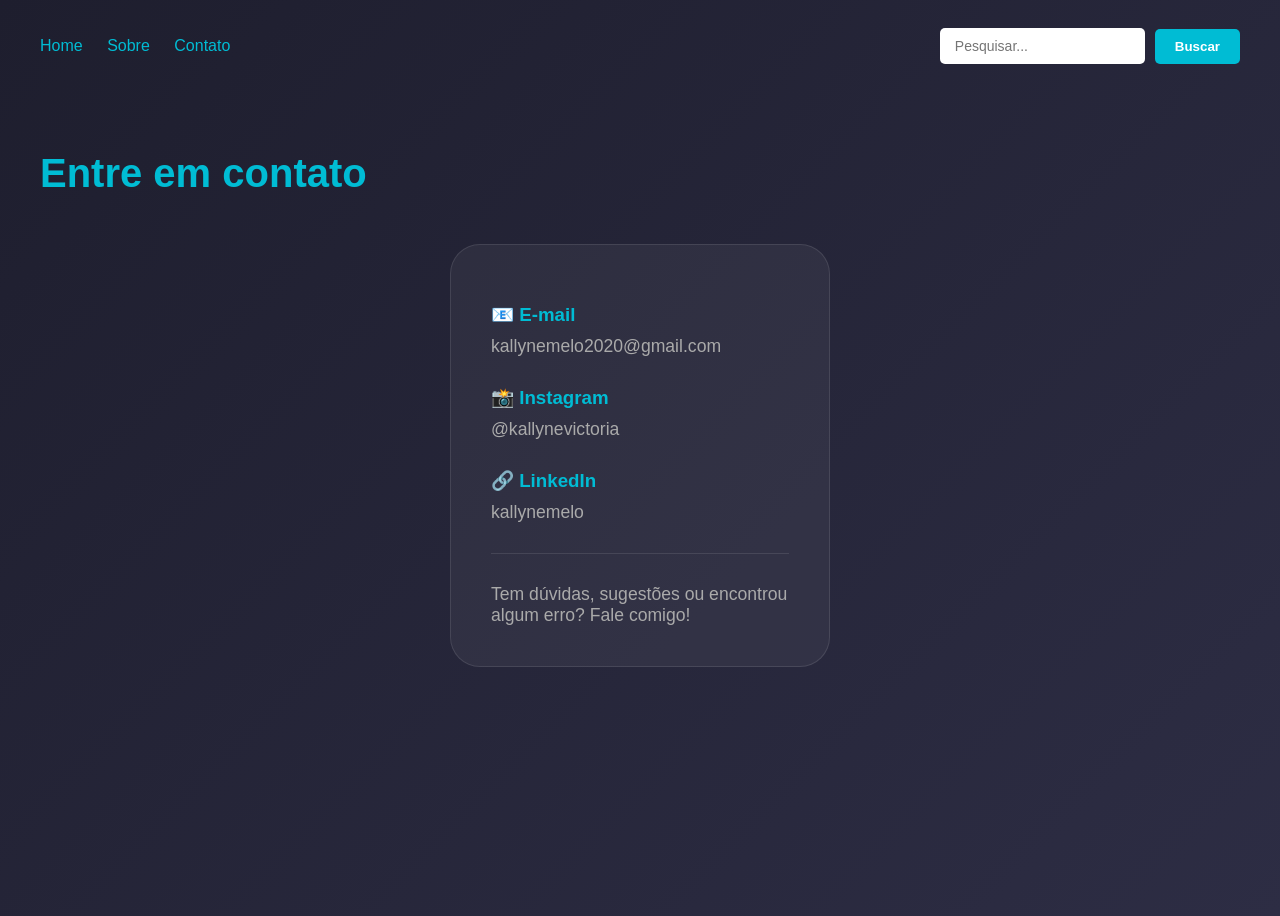
==== pages/contato.html @ 32093753 "atualização" ====
<!DOCTYPE html>
<html lang="pt-br">
<head>
    <meta charset="UTF-8">
    <meta name="viewport" content="width=device-width, initial-scale=1.0">
    <title>Contato - CineSearch</title>

    <link rel="stylesheet" href="../css/style.css">
    <link rel="stylesheet" href="../css/contato.css"> <!-- CSS específico -->
</head>
<body>

<div class="container">
    <main class="content">

        <!-- TOPO -->
        <div class="topo-direito">
            <div class="menu-topo">
                <a href="../index.html">Home</a>
                <a href="./sobre.html">Sobre</a>
                <a href="./contato.html">Contato</a>
            </div>

            <div class="botaopesquisa">
                <input type="text" id="pesquisa" placeholder="Pesquisar...">
                <button id="btnBuscar">Buscar</button>
            </div>
        </div>

        <!-- CONTEÚDO CONTATO -->
        <div id="resultado" class="contato-container">

            <h1 class="contato-titulo">Entre em contato</h1>
            
            <div class="contato-card">
                
                <div class="contato-item">
                    <h3>📧 E-mail</h3>
                    <p>kallynemelo2020@gmail.com</p>
                </div>
                
                <div class="contato-item">
                    <h3>📸 Instagram</h3>
                    <p>@kallynevictoria</p>
                </div>
                
                <div class="contato-item">
                    <h3>🔗 LinkedIn</h3>
                    <p>kallynemelo</p>
                </div>
                
                <hr>

                <p class="contato-texto">
                    Tem dúvidas, sugestões ou encontrou algum erro? Fale comigo!
                </p>
            
            </div>

        </div>

    </main>
</div>

<script src="js/javascript.js"></script>

</body>
</html>
---- css/style.css ----
/*ESTILOS GERAIS*/
body {
    font-family: 'Segoe UI', Tahoma, Geneva, Verdana, sans-serif;
    /* Define a fonte padrão do site */

    background: linear-gradient(135deg, #1e1e2e 0%, #2d2d44 100%);
    /* Fundo com degradê escuro (visual moderno) */

    min-height: 100vh;
    /* Garante que o body ocupe toda a altura da tela */

    color: #fff;
    /* Cor padrão do texto (branco) */
}

.container {
    max-width: 1200px;
    /* Largura máxima do conteúdo */

    margin: 0 auto;
    /* Centraliza horizontalmente */

    padding: 20px;
    /* Espaçamento interno */
}



/*TOPO (MENU + PESQUISA)*/
.topo-direito {
    display: flex;
    /* Ativa Flexbox */

    justify-content: space-between;
    /* Espaça menu e busca */

    align-items: center;
    /* Alinha verticalmente */

    margin-bottom: 40px;
    flex-wrap: wrap;
    /* Permite quebrar linha em telas menores */

    gap: 20px;
}

.menu-topo a {
    color: #00bcd4;
    /* Cor dos links */

    text-decoration: none;
    /* Remove sublinhado */

    margin-right: 20px;

    font-weight: 500;

    transition: color 0.3s;
    /* Animação suave ao passar o mouse */

    cursor: pointer;
}

.menu-topo a:hover {
    color: #fff;
    /* Muda cor ao passar o mouse */
}

/* BARRA DE PESQUISA*/
.botaopesquisa {
    display: flex;
    gap: 10px;
    /* Espaço entre input e botão */
        align-items: center;

}

.botaopesquisa input {
    padding: 10px 15px;
    border: none;
    border-radius: 5px;

    max-width: 90%;
    font-size: 14px;
}

.imagem{
    width: 550px;
}

.texto-boas-vindas{
    margin-top: -100px;
}

.botaopesquisa button {
    padding: 10px 20px;
    width: 50%;

    background: #00bcd4;
    color: white;

    border: none;
    border-radius: 5px;

    cursor: pointer;
    font-weight: bold;

    transition: background 0.3s;
}

.botaopesquisa button:hover {
    background: #0097a7;
    /* Cor ao passar o mouse */
}

/*CONTEÚDO INICIAL*/
#resultado {
    text-align: center;
    padding: 40px 20px;

    position: relative;
    /* Evita sobreposição de elementos */
}

#resultado img[alt="CineSearch"] {
    margin-bottom: 20px;
}

#resultado h1 {
    font-size: 2.5em;
    margin-bottom: 15px;
    color: #00bcd4;
}

#resultado p {
    font-size: 1.1em;
    color: #aaa;

    max-width: 600px;
    margin: 0 auto;
}

/*GRID DE FILME*/
#resultado:not(:has(img[alt="CineSearch"])) {
    display: grid;
    /* Ativa layout em grid quando NÃO é a tela inicial */

    grid-template-columns: repeat(auto-fill, minmax(300px, 1fr));
    /* Cria colunas responsivas automaticamente */

    gap: 30px;

    text-align: left;
    padding: 20px 0;
    position: relative;
}

/*CARD DO FILME*/
.filme-card {
    background: rgba(255, 255, 255, 0.05);
    /* Fundo transparente */

    border-radius: 10px;
    overflow: hidden;

    transition: transform 0.3s, box-shadow 0.3s;

    backdrop-filter: blur(10px);
    /* Efeito glassmorphism */

    border: 1px solid rgba(255, 255, 255, 0.1);

    display: flex;
    flex-direction: column;
    /* Organiza conteúdo em coluna */

    height: 100%;
    /* Mantém altura uniforme */
}

.filme-card:hover {
    transform: translateY(-5px);
    /* Efeito de levantar o card */

    box-shadow: 0 10px 30px rgba(0, 188, 212, 0.3);
}

.filme-card img {
    width: 100%;
    height: 450px;

    object-fit: cover;
    /* Faz a imagem se ajustar sem distorcer */

    display: block;
    /* Remove espaço extra */

    flex-shrink: 0;
    /* Impede a imagem de encolher */
}

.filme-info {
    padding: 20px;

    flex: 1;
    /* Ocupa espaço restante */

    display: flex;
    flex-direction: column;
}

.filme-info h3 {
    font-size: 1.2em;
    color: #00bcd4;
    margin-bottom: 10px;

    min-height: 50px;
    /* Mantém altura uniforme dos títulos */
}

.filme-meta {
    font-size: 0.9em;
    color: #888;
    margin-bottom: 15px;
}

/* SINOPSE */
.filme-sinopse {
    color: #ccc;
    font-size: 0.9em;
    line-height: 1.5;
    margin-bottom: 20px;
    /* Mostra o texto completo (sem corte) */
}

/* CLASSIFICAÇÃO (ESTRELAS)*/
.classificacao-usuario {
    border-top: 1px solid rgba(255, 255, 255, 0.1);

    padding-top: 15px;
    margin-top: auto;
    /* Empurra para o final do card */
}

.classificacao-usuario p {
    font-size: 0.85em;
    color: #888;
    margin-bottom: 10px;
}

.estrelas {
    display: flex;
    gap: 5px;
}

.estrela {
    font-size: 1.8em;
    color: #444;

    cursor: pointer;

    transition: color 0.2s, transform 0.2s;

    user-select: none;
    /* Impede seleção do texto */
}

.estrela:hover {
    transform: scale(1.2);
    color: #ffd700;
    /* Cor dourada ao passar o mouse */
}

.estrela.preenchida {
    color: #ffd700;
    /* Estrela ativa */
}

/*FEEDBACK E CONTADOR*/
.contador-resultados {
    grid-column: 1 / -1;
    /* Ocupa toda a largura do grid */

    font-size: 1.2em;
    color: #00bcd4;
    margin-bottom: 20px;
}

.feedback-classificacao {
    position: fixed;
    bottom: 30px;
    right: 30px;

    background: #00bcd4;
    color: white;

    padding: 15px 25px;
    border-radius: 8px;

    font-weight: bold;

    animation: slideIn 0.3s ease;

    z-index: 1000;
    /* Fica acima de tudo */
}

/* Animação */
@keyframes slideIn {
    from {
        transform: translateX(100%);
        opacity: 0;
    }
    to {
        transform: translateX(0);
        opacity: 1;
    }
}

/* MENSAGEM DE ERRO*/
#resultado p:only-child {
    grid-column: 1 / -1;

    font-size: 1.3em;
    color: #fff;

    padding: 40px;
}

/*RESPONSIVIDADE*/

/* Tablets */
@media (max-width: 1024px) {
    .container {
        padding: 15px;
    }

    #resultado:not(:has(img[alt="CineSearch"])) {
        grid-template-columns: repeat(auto-fill, minmax(240px, 1fr));
    }

    .filme-card img {
        height: 350px;
    }
}

/* Celulares */
@media (max-width: 768px) {
    .topo-direito {
        flex-direction: column;
        align-items: stretch;
    }

    .menu-topo {
        display: flex;
        justify-content: center;
        gap: 15px;
    }

    .imagem{
        width: 220px;
        margin-top: -50px;
    }
    .texto-boas-vindas{
        margin-top: -30px;
    }

    .botaopesquisa {
        flex-direction: column;
    }

    .botaopesquisa input {
        width: 100%;
    }
}

/* Celulares pequenos */
@media (max-width: 480px) {
    #resultado:not(:has(img[alt="CineSearch"])) {
        grid-template-columns: 1fr;
    }

    .feedback-classificacao {
        left: 15px;
        right: 15px;
        text-align: center;
    }
}
---- css/contato.css ----
/* Container principal */
.contato-container {
    text-align: center;
    justify-content: center;
    padding: 20px;
}

/* Título */
.contato-titulo {
    color: #00bcd4;
    font-size: 2.5em;
}

/* Card */
.contato-card {
    max-width: 400px;
    margin: 120px auto 0 auto;
    background: rgba(255, 255, 255, 0.05);
    padding: 40px;
    border-radius: 30px;
    border: 1px solid rgba(255, 255, 255, 0.1);
}

/* Cada item */
.contato-item {
    margin-bottom: 30px;
}

/* Título dos itens */
.contato-item h3 {
    color: #00bcd4;
    margin-bottom: 10px;
}

/* Texto */
.contato-item p {
    color: #ccc;
    margin: 0;
}

/* Linha */
.contato-card hr {
    border: none;
    border-top: 1px solid rgba(255, 255, 255, 0.1);
    margin: 30px 0;
}

/* Texto final */
.contato-texto {
    color: #ccc;
    font-size: 1.1em;
    margin: 20px;
}
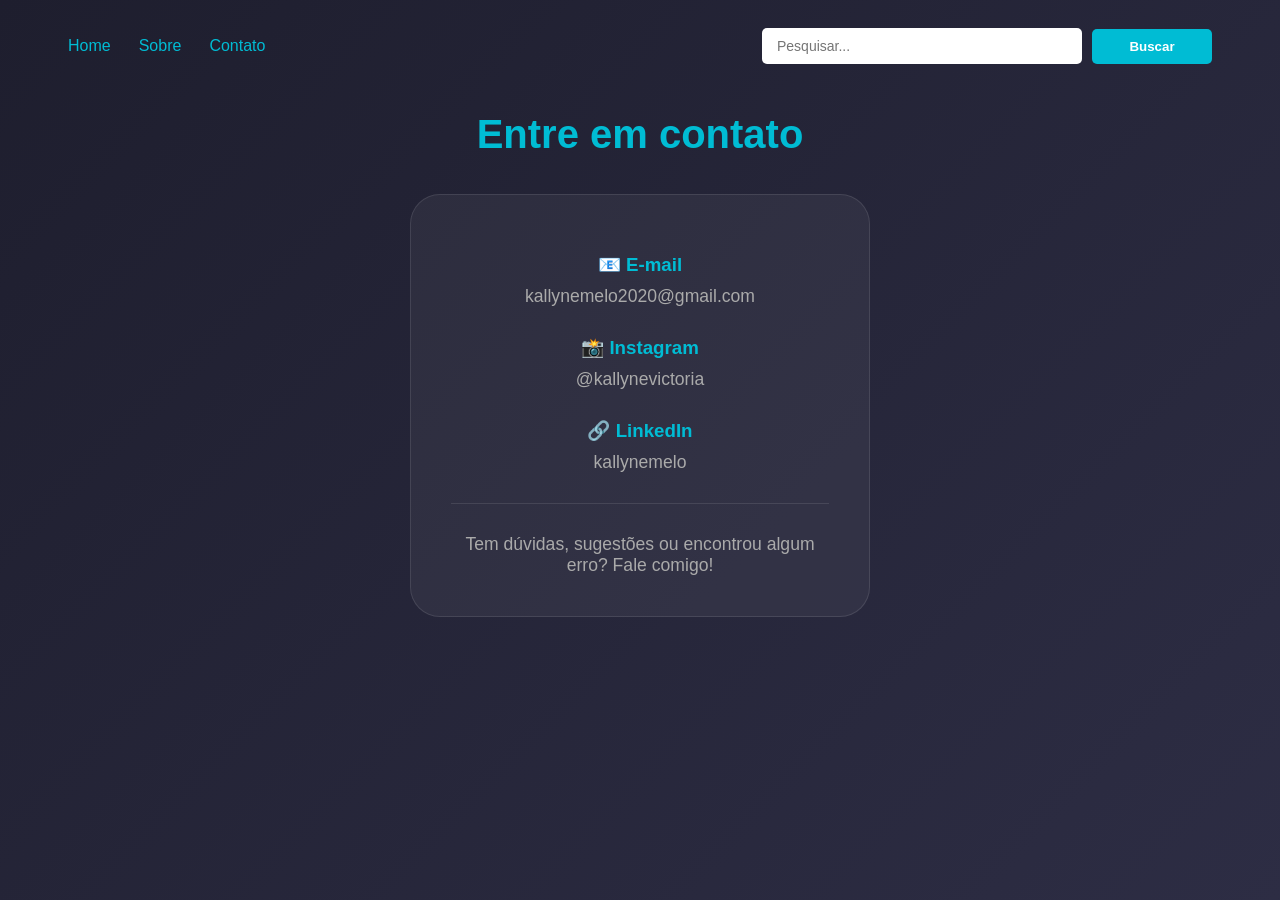
==== commit 24b6b8e7: "atualização" ====
--- a/pages/contato.html
+++ b/pages/contato.html
@@ -6,14 +6,13 @@
     <title>Contato - CineSearch</title>
 
     <link rel="stylesheet" href="../css/style.css">
-    <link rel="stylesheet" href="../css/contato.css"> <!-- CSS específico -->
+    <link rel="stylesheet" href="../css/contato.css">
 </head>
 <body>
 
 <div class="container">
     <main class="content">
 
-        <!-- TOPO -->
         <div class="topo-direito">
             <div class="menu-topo">
                 <a href="../index.html">Home</a>
@@ -27,7 +26,6 @@
             </div>
         </div>
 
-        <!-- CONTEÚDO CONTATO -->
         <div id="resultado" class="contato-container">
 
             <h1 class="contato-titulo">Entre em contato</h1>
--- a/css/style.css
+++ b/css/style.css
@@ -9,8 +9,15 @@
     min-height: 100vh;
     /* Garante que o body ocupe toda a altura da tela */
 
+    margin: 0;
+    /* Remove margem padrão do navegador */
+
     color: #fff;
     /* Cor padrão do texto (branco) */
+}
+
+* {
+    box-sizing: border-box;
 }
 
 .container {
@@ -59,6 +66,12 @@
     /* Animação suave ao passar o mouse */
 
     cursor: pointer;
+}
+
+.menu-topo {
+    display: flex;
+    flex-wrap: wrap;
+    gap: 12px 28px;
 }
 
 .menu-topo a:hover {
@@ -71,7 +84,8 @@
     display: flex;
     gap: 10px;
     /* Espaço entre input e botão */
-        align-items: center;
+    align-items: center;
+    flex-wrap: wrap;
 
 }
 
@@ -80,21 +94,63 @@
     border: none;
     border-radius: 5px;
 
-    max-width: 90%;
+    min-width: 220px;
+    width: 280px;
+    max-width: 100%;
     font-size: 14px;
 }
 
 .imagem{
-    width: 550px;
+    width: min(550px, 100%);
+    height: auto;
 }
 
 .texto-boas-vindas{
-    margin-top: -100px;
+    margin-top: 0;
+}
+
+@media (min-width: 1025px) {
+    .container {
+        padding: 28px;
+    }
+
+    .topo-direito {
+        margin-bottom: 28px;
+    }
+
+    .menu-topo {
+        align-items: center;
+    }
+
+    .menu-topo a {
+        margin-right: 0;
+    }
+
+    .botaopesquisa input {
+        width: 320px;
+    }
+
+    .botaopesquisa button {
+        min-width: 120px;
+    }
+
+    #resultado:has(img[alt="CineSearch"]) {
+        padding-top: 16px;
+        padding-bottom: 28px;
+    }
+
+    #resultado img[alt="CineSearch"] {
+        margin-bottom: 10px;
+    }
+
+    #resultado:has(img[alt="CineSearch"]) .texto-boas-vindas {
+        margin-top: -14px;
+    }
 }
 
 .botaopesquisa button {
     padding: 10px 20px;
-    width: 50%;
+    width: auto;
 
     background: #00bcd4;
     color: white;
@@ -126,14 +182,18 @@
     margin-bottom: 20px;
 }
 
+#resultado:has(img[alt="CineSearch"]) .texto-boas-vindas {
+    margin-top: -24px;
+}
+
 #resultado h1 {
-    font-size: 2.5em;
+    font-size: clamp(1.8rem, 4.5vw, 2.5rem);
     margin-bottom: 15px;
     color: #00bcd4;
 }
 
 #resultado p {
-    font-size: 1.1em;
+    font-size: clamp(1rem, 2.8vw, 1.1rem);
     color: #aaa;
 
     max-width: 600px;
@@ -187,7 +247,7 @@
 
 .filme-card img {
     width: 100%;
-    height: 450px;
+    height: 420px;
 
     object-fit: cover;
     /* Faz a imagem se ajustar sem distorcer */
@@ -340,7 +400,7 @@
     }
 
     .filme-card img {
-        height: 350px;
+        height: 340px;
     }
 }
 
@@ -354,23 +414,50 @@
     .menu-topo {
         display: flex;
         justify-content: center;
-        gap: 15px;
+        gap: 20px;
+    }
+
+    .menu-topo a {
+        margin-right: 0;
     }
 
     .imagem{
-        width: 220px;
-        margin-top: -50px;
+        width: min(300px, 100%);
+        margin-top: 0;
     }
     .texto-boas-vindas{
-        margin-top: -30px;
+        margin-top: 0;
     }
 
     .botaopesquisa {
         flex-direction: column;
+        align-items: stretch;
+        width: 100%;
     }
 
     .botaopesquisa input {
         width: 100%;
+        min-width: 0;
+    }
+
+    .botaopesquisa button {
+        width: 100%;
+    }
+
+    #resultado {
+        padding: 24px 10px;
+    }
+
+    #resultado:has(img[alt="CineSearch"]) {
+        padding-top: 8px;
+    }
+
+    #resultado:has(img[alt="CineSearch"]) .texto-boas-vindas {
+        margin-top: -16px;
+    }
+
+    .filme-card img {
+        height: 300px;
     }
 }
 
@@ -380,6 +467,32 @@
         grid-template-columns: 1fr;
     }
 
+    .container {
+        padding: 12px;
+    }
+
+    .menu-topo {
+        justify-content: center;
+        width: 100%;
+    }
+
+    .topo-direito {
+        gap: 14px;
+        margin-bottom: 24px;
+    }
+
+    .filme-card img {
+        height: 260px;
+    }
+
+    #resultado:has(img[alt="CineSearch"]) {
+        padding-top: 4px;
+    }
+
+    #resultado:has(img[alt="CineSearch"]) .texto-boas-vindas {
+        margin-top: -12px;
+    }
+
     .feedback-classificacao {
         left: 15px;
         right: 15px;
--- a/css/contato.css
+++ b/css/contato.css
@@ -1,20 +1,31 @@
 /* Container principal */
 .contato-container {
+    display: block;
     text-align: center;
     justify-content: center;
     padding: 20px;
+}
+
+#resultado.contato-container:not(:has(img[alt="CineSearch"])) {
+    display: flex;
+    flex-direction: column;
+    align-items: center;
+    justify-content: flex-start;
+    gap: 18px;
+    text-align: center;
 }
 
 /* Título */
 .contato-titulo {
     color: #00bcd4;
     font-size: 2.5em;
+    margin: 0 0 10px;
 }
 
 /* Card */
 .contato-card {
     max-width: 400px;
-    margin: 120px auto 0 auto;
+    margin: 0 auto;
     background: rgba(255, 255, 255, 0.05);
     padding: 40px;
     border-radius: 30px;
@@ -50,4 +61,50 @@
     color: #ccc;
     font-size: 1.1em;
     margin: 20px;
+}
+
+@media (min-width: 1025px) {
+    .contato-container {
+        padding-top: 12px;
+    }
+
+    #resultado.contato-container:not(:has(img[alt="CineSearch"])) {
+        gap: 22px;
+    }
+
+    .contato-card {
+        max-width: 460px;
+    }
+}
+
+@media (max-width: 768px) {
+    .contato-titulo {
+        font-size: clamp(1.8rem, 5vw, 2.2rem);
+    }
+
+    .contato-card {
+        margin-top: 0;
+        padding: 24px;
+        border-radius: 20px;
+    }
+
+    .contato-texto {
+        margin: 14px 0;
+        font-size: 1rem;
+    }
+}
+
+@media (max-width: 480px) {
+    .contato-container {
+        padding: 6px;
+    }
+
+    .contato-card {
+        padding: 18px;
+        border-radius: 16px;
+    }
+
+    .contato-item {
+        margin-bottom: 20px;
+    }
 }
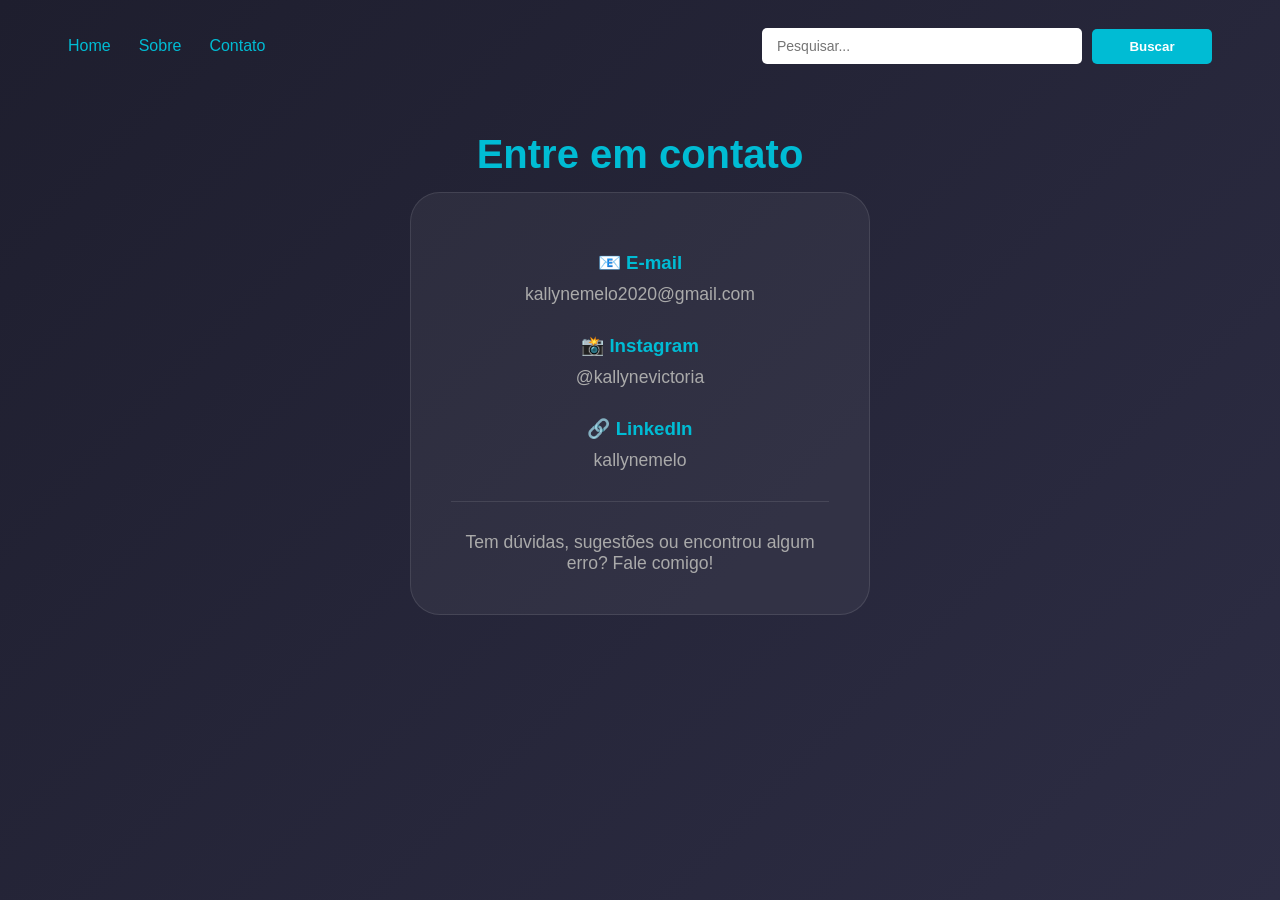
==== commit 2959d411: "Atualizações da pesquisa e da disposição dos cards" ====
--- a/pages/contato.html
+++ b/pages/contato.html
@@ -21,8 +21,8 @@
             </div>
 
             <div class="botaopesquisa">
-                <input type="text" id="pesquisa" placeholder="Pesquisar...">
-                <button id="btnBuscar">Buscar</button>
+                <input type="text" id="pesquisa" class="pesquisa" placeholder="Pesquisar...">
+                <button class="btnBuscar" id="btnBuscar" type="button">Buscar</button>
             </div>
         </div>
 
@@ -60,7 +60,7 @@
     </main>
 </div>
 
-<script src="js/javascript.js"></script>
+<script src="../js/javascript.js" defer></script>
 
 </body>
 </html>
--- a/css/style.css
+++ b/css/style.css
@@ -201,13 +201,10 @@
 }
 
 /*GRID DE FILME*/
-#resultado:not(:has(img[alt="CineSearch"])) {
+#resultado.grid-filmes {
     display: grid;
-    /* Ativa layout em grid quando NÃO é a tela inicial */
-
     grid-template-columns: repeat(auto-fill, minmax(300px, 1fr));
     /* Cria colunas responsivas automaticamente */
-
     gap: 30px;
 
     text-align: left;
--- a/css/contato.css
+++ b/css/contato.css
@@ -6,8 +6,7 @@
     padding: 20px;
 }
 
-#resultado.contato-container:not(:has(img[alt="CineSearch"])) {
-    display: flex;
+#resultado.contato-container {
     flex-direction: column;
     align-items: center;
     justify-content: flex-start;
@@ -68,7 +67,7 @@
         padding-top: 12px;
     }
 
-    #resultado.contato-container:not(:has(img[alt="CineSearch"])) {
+    #resultado.contato-container {
         gap: 22px;
     }
 
